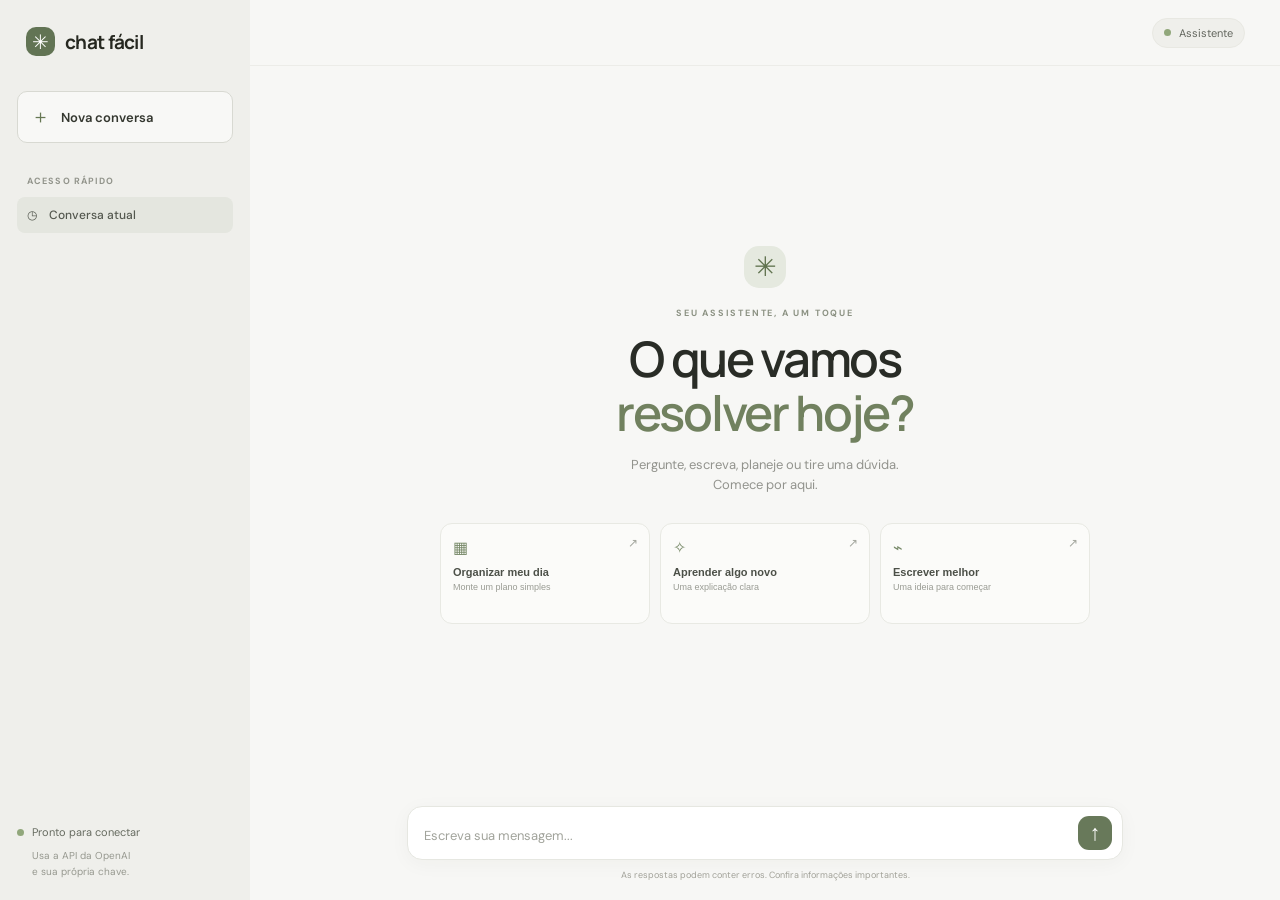
==== index.html @ 28ad713c "Prepare TC Codex Android project for GitHub" ====
<!doctype html>
<html lang="pt-BR"><head><meta charset="utf-8"><meta name="viewport" content="width=device-width, initial-scale=1, viewport-fit=cover"><meta name="theme-color" content="#f7f7f5"><meta name="description" content="Um jeito simples de conversar com a IA."><link rel="manifest" href="manifest.webmanifest"><link rel="icon" href="icon.svg" type="image/svg+xml"><link rel="stylesheet" href="style.css"><title>TC Codex</title></head>
<body><div class="shell"><aside class="sidebar" id="sidebar"><a class="brand" href="/"><span class="brand-mark">✳</span><span>chat fácil</span></a><button class="new-chat" id="newChat"><span>＋</span> Nova conversa</button><div class="side-caption">ACESSO RÁPIDO</div><button class="history-item active"><span>◷</span> Conversa atual</button><div class="side-bottom"><div class="api-status"><i></i><span id="connectionStatus">Pronto para conectar</span></div><p>Usa a API da OpenAI<br>e sua própria chave.</p></div></aside>
<main class="main"><header class="topbar"><button class="mobile-menu" id="menuButton" aria-label="Abrir menu">☰</button><div class="mobile-brand"><span class="brand-mark">✳</span> chat fácil</div><div class="model-pill"><i></i> Assistente</div></header><section class="conversation" id="conversation" aria-live="polite"><div class="welcome" id="welcome"><div class="welcome-mark">✳</div><p class="kicker">SEU ASSISTENTE, A UM TOQUE</p><h1>O que vamos<br><em>resolver hoje?</em></h1><p class="welcome-copy">Pergunte, escreva, planeje ou tire uma dúvida.<br>Comece por aqui.</p><div class="suggestions"><button data-prompt="Me ajude a organizar minhas tarefas de hoje."><span>▦</span><b>Organizar meu dia</b><small>Monte um plano simples</small><i>↗</i></button><button data-prompt="Explique inteligência artificial de um jeito bem simples."><span>✧</span><b>Aprender algo novo</b><small>Uma explicação clara</small><i>↗</i></button><button data-prompt="Me ajude a escrever uma mensagem educada para resolver um problema."><span>⌁</span><b>Escrever melhor</b><small>Uma ideia para começar</small><i>↗</i></button></div></div><div class="messages" id="messages"></div></section>
<footer class="composer-wrap"><form class="composer" id="chatForm"><textarea id="prompt" rows="1" placeholder="Escreva sua mensagem..." aria-label="Sua mensagem"></textarea><button class="send" id="sendButton" type="submit" aria-label="Enviar mensagem"><span>↑</span></button></form><div class="composer-note">As respostas podem conter erros. Confira informações importantes.</div></footer></main></div><script src="app.js"></script></body></html>
---- style.css ----
@import url('https://fonts.googleapis.com/css2?family=DM+Sans:wght@400;500;600;700&family=Manrope:wght@400;500;600;700;800&display=swap');
:root{font-family:'DM Sans',sans-serif;color:#252722;background:#f7f7f5;font-synthesis:none;text-rendering:optimizeLegibility}*{box-sizing:border-box}body{margin:0;min-height:100vh}.shell{min-height:100vh;display:flex}.sidebar{width:250px;background:#efefeb;padding:27px 17px 20px;display:flex;flex-direction:column;flex-shrink:0}.brand{display:flex;align-items:center;gap:10px;font:700 19px Manrope,sans-serif;color:#262820;text-decoration:none;padding:0 9px 35px;letter-spacing:-.7px}.brand-mark{display:grid;place-items:center;width:29px;height:29px;color:white;background:#627454;border-radius:10px;font-size:20px}.new-chat{display:flex;align-items:center;gap:11px;padding:12px 13px;border:1px solid #d8d9d2;border-radius:10px;background:#f8f8f6;color:#34372f;text-align:left;font:600 13px 'DM Sans';cursor:pointer}.new-chat span{font-size:19px;color:#667753}.side-caption{margin:32px 10px 10px;color:#92948b;font-size:9px;letter-spacing:1.1px;font-weight:700}.history-item{border:0;background:#e4e6df;border-radius:8px;padding:10px;color:#53574e;text-align:left;font:500 12px 'DM Sans'}.history-item span{margin-right:9px}.side-bottom{margin-top:auto}.api-status{display:flex;align-items:center;gap:8px;color:#666b60;font-size:11px}.api-status i,.model-pill i{width:7px;height:7px;background:#91a77b;border-radius:50%}.side-bottom p{font-size:10px;line-height:1.6;color:#96988f;margin:9px 0 0 15px}.main{flex:1;min-width:0;display:flex;flex-direction:column;height:100vh}.topbar{height:66px;display:flex;align-items:center;justify-content:flex-end;padding:0 35px;border-bottom:1px solid #ecece8}.model-pill{display:flex;align-items:center;gap:8px;color:#63665e;background:#efefeb;border:1px solid #e8e8e2;padding:7px 11px;border-radius:20px;font-size:11px}.conversation{flex:1;overflow:auto;display:flex;flex-direction:column;align-items:center;padding:34px 22px 14px}.welcome{width:min(100%,650px);margin:auto;text-align:center;padding:8px 0 20px}.welcome-mark{margin:0 auto 19px;display:grid;place-items:center;width:42px;height:42px;border-radius:15px;background:#e5e9df;color:#60734f;font-size:27px}.kicker{font-size:9px;letter-spacing:1.8px;font-weight:700;color:#8c9283;margin:0 0 13px}.welcome h1{font:600 clamp(34px,5vw,49px)/1.1 Manrope,sans-serif;letter-spacing:-2.3px;margin:0;color:#292c26}.welcome h1 em{font-style:normal;color:#71815f}.welcome-copy{font-size:13px;line-height:1.6;color:#92938d;margin:15px 0 27px}.suggestions{display:grid;grid-template-columns:repeat(3,1fr);gap:10px;text-align:left}.suggestions button{position:relative;min-height:101px;background:#fbfbf9;border:1px solid #e8e9e3;border-radius:12px;padding:14px 12px;display:flex;flex-direction:column;align-items:flex-start;color:#4c5048;cursor:pointer;transition:.15s}.suggestions button:hover{border-color:#aab39e;transform:translateY(-2px)}.suggestions button>span{color:#778968;font-size:16px;margin-bottom:9px}.suggestions b{font-size:11px;font-weight:600}.suggestions small{color:#999b93;font-size:9px;margin-top:4px}.suggestions i{position:absolute;right:11px;top:12px;color:#a4a79e;font-style:normal;font-size:12px}.messages{width:min(100%,720px);display:flex;flex-direction:column;gap:21px}.messages:empty{display:none}.message{display:flex;gap:11px;align-items:flex-start;animation:appear .2s ease}.message.user{flex-direction:row-reverse}.avatar{width:27px;height:27px;flex:none;border-radius:9px;display:grid;place-items:center;background:#e5e9df;color:#627454;font-size:15px}.user .avatar{background:#e8e8e4;color:#606258;font-size:11px}.bubble{max-width:min(85%,620px);font-size:13px;line-height:1.65;color:#34372f;padding:10px 14px;border-radius:4px 13px 13px 13px;background:#fff;border:1px solid #ebebe7;white-space:pre-wrap;overflow-wrap:anywhere}.user .bubble{background:#e9ebe5;border-color:#e9ebe5;border-radius:13px 4px 13px 13px}.typing{display:flex;gap:4px;padding:12px}.typing i{width:5px;height:5px;background:#98a18e;border-radius:50%;animation:pulse 1s infinite}.typing i:nth-child(2){animation-delay:.15s}.typing i:nth-child(3){animation-delay:.3s}.composer-wrap{width:min(100%,760px);padding:10px 22px 19px;margin:0 auto}.composer{display:flex;align-items:flex-end;gap:10px;background:#fff;border:1px solid #e6e7e1;border-radius:15px;padding:9px 10px 9px 16px;box-shadow:0 4px 20px #30391a0a}.composer:focus-within{border-color:#b4bda9;box-shadow:0 0 0 3px #9aa9891c}.composer textarea{flex:1;resize:none;outline:0;border:0;background:transparent;color:#30332d;font:13px/1.55 'DM Sans';min-height:25px;max-height:140px;padding:4px 0}.composer textarea::placeholder{color:#a1a39b}.send{width:34px;height:34px;border:0;border-radius:11px;background:#68795a;color:white;font-size:22px;line-height:1;cursor:pointer;display:grid;place-items:center}.send:disabled{opacity:.45;cursor:wait}.composer-note{text-align:center;font-size:9px;color:#a1a198;margin-top:9px}.mobile-menu,.mobile-brand{display:none}@keyframes pulse{0%,60%,100%{opacity:.35;transform:translateY(0)}30%{opacity:1;transform:translateY(-3px)}}@keyframes appear{from{opacity:0;transform:translateY(5px)}to{opacity:1;transform:translateY(0)}}
@media(max-width:700px){.sidebar{display:none;position:fixed;z-index:3;inset:0 auto 0 0;width:260px;box-shadow:15px 0 50px #0002}.sidebar.open{display:flex}.topbar{height:55px;padding:0 16px;justify-content:space-between}.mobile-menu{display:block;border:0;background:transparent;color:#666;font-size:19px;padding:5px}.mobile-brand{display:flex;align-items:center;gap:7px;margin-right:auto;margin-left:10px;font:700 15px Manrope;letter-spacing:-.5px}.mobile-brand .brand-mark{width:24px;height:24px;border-radius:8px;font-size:17px}.model-pill{font-size:10px;padding:6px 9px}.conversation{padding:25px 16px 10px}.welcome{padding:0 0 12px}.welcome-mark{margin-bottom:14px}.welcome-copy{font-size:12px;margin:12px 0 22px}.suggestions{grid-template-columns:1fr;gap:7px}.suggestions button{min-height:auto;padding:10px 12px 10px 39px}.suggestions button>span{position:absolute;left:13px;top:11px;margin:0}.suggestions b{font-size:11px}.suggestions small{font-size:9px}.suggestions i{top:14px}.composer-wrap{padding:8px 12px max(13px,env(safe-area-inset-bottom))}.composer-note{font-size:8px}.bubble{font-size:13px}.messages{gap:15px}}
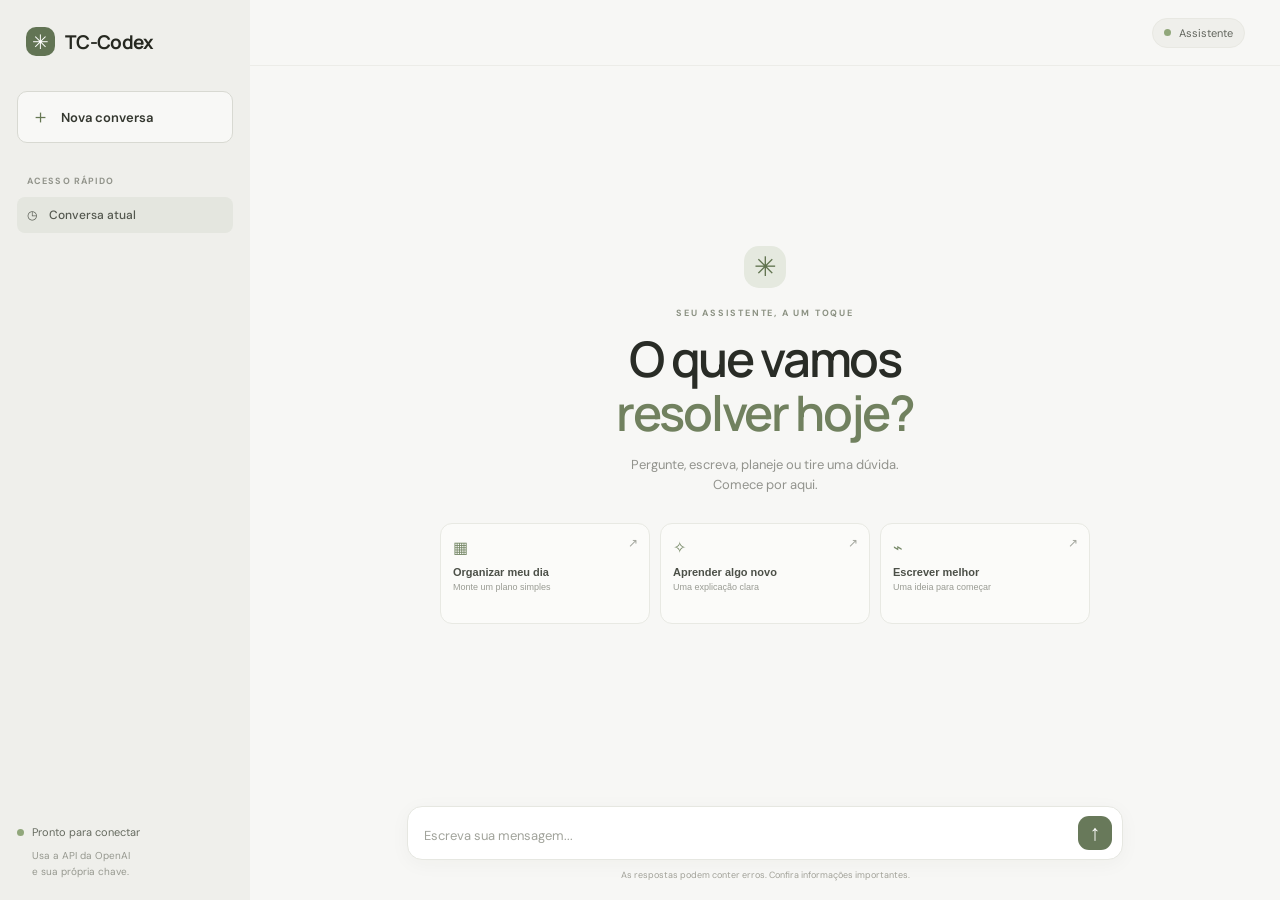
==== commit 7dea37e1: "Replace legacy Chat Facil branding" ====
--- a/index.html
+++ b/index.html
@@ -1,5 +1,5 @@
 <!doctype html>
 <html lang="pt-BR"><head><meta charset="utf-8"><meta name="viewport" content="width=device-width, initial-scale=1, viewport-fit=cover"><meta name="theme-color" content="#f7f7f5"><meta name="description" content="Um jeito simples de conversar com a IA."><link rel="manifest" href="manifest.webmanifest"><link rel="icon" href="icon.svg" type="image/svg+xml"><link rel="stylesheet" href="style.css"><title>TC Codex</title></head>
-<body><div class="shell"><aside class="sidebar" id="sidebar"><a class="brand" href="/"><span class="brand-mark">✳</span><span>chat fácil</span></a><button class="new-chat" id="newChat"><span>＋</span> Nova conversa</button><div class="side-caption">ACESSO RÁPIDO</div><button class="history-item active"><span>◷</span> Conversa atual</button><div class="side-bottom"><div class="api-status"><i></i><span id="connectionStatus">Pronto para conectar</span></div><p>Usa a API da OpenAI<br>e sua própria chave.</p></div></aside>
-<main class="main"><header class="topbar"><button class="mobile-menu" id="menuButton" aria-label="Abrir menu">☰</button><div class="mobile-brand"><span class="brand-mark">✳</span> chat fácil</div><div class="model-pill"><i></i> Assistente</div></header><section class="conversation" id="conversation" aria-live="polite"><div class="welcome" id="welcome"><div class="welcome-mark">✳</div><p class="kicker">SEU ASSISTENTE, A UM TOQUE</p><h1>O que vamos<br><em>resolver hoje?</em></h1><p class="welcome-copy">Pergunte, escreva, planeje ou tire uma dúvida.<br>Comece por aqui.</p><div class="suggestions"><button data-prompt="Me ajude a organizar minhas tarefas de hoje."><span>▦</span><b>Organizar meu dia</b><small>Monte um plano simples</small><i>↗</i></button><button data-prompt="Explique inteligência artificial de um jeito bem simples."><span>✧</span><b>Aprender algo novo</b><small>Uma explicação clara</small><i>↗</i></button><button data-prompt="Me ajude a escrever uma mensagem educada para resolver um problema."><span>⌁</span><b>Escrever melhor</b><small>Uma ideia para começar</small><i>↗</i></button></div></div><div class="messages" id="messages"></div></section>
+<body><div class="shell"><aside class="sidebar" id="sidebar"><a class="brand" href="/"><span class="brand-mark">✳</span><span>TC-Codex</span></a><button class="new-chat" id="newChat"><span>＋</span> Nova conversa</button><div class="side-caption">ACESSO RÁPIDO</div><button class="history-item active"><span>◷</span> Conversa atual</button><div class="side-bottom"><div class="api-status"><i></i><span id="connectionStatus">Pronto para conectar</span></div><p>Usa a API da OpenAI<br>e sua própria chave.</p></div></aside>
+<main class="main"><header class="topbar"><button class="mobile-menu" id="menuButton" aria-label="Abrir menu">☰</button><div class="mobile-brand"><span class="brand-mark">✳</span> TC-Codex</div><div class="model-pill"><i></i> Assistente</div></header><section class="conversation" id="conversation" aria-live="polite"><div class="welcome" id="welcome"><div class="welcome-mark">✳</div><p class="kicker">SEU ASSISTENTE, A UM TOQUE</p><h1>O que vamos<br><em>resolver hoje?</em></h1><p class="welcome-copy">Pergunte, escreva, planeje ou tire uma dúvida.<br>Comece por aqui.</p><div class="suggestions"><button data-prompt="Me ajude a organizar minhas tarefas de hoje."><span>▦</span><b>Organizar meu dia</b><small>Monte um plano simples</small><i>↗</i></button><button data-prompt="Explique inteligência artificial de um jeito bem simples."><span>✧</span><b>Aprender algo novo</b><small>Uma explicação clara</small><i>↗</i></button><button data-prompt="Me ajude a escrever uma mensagem educada para resolver um problema."><span>⌁</span><b>Escrever melhor</b><small>Uma ideia para começar</small><i>↗</i></button></div></div><div class="messages" id="messages"></div></section>
 <footer class="composer-wrap"><form class="composer" id="chatForm"><textarea id="prompt" rows="1" placeholder="Escreva sua mensagem..." aria-label="Sua mensagem"></textarea><button class="send" id="sendButton" type="submit" aria-label="Enviar mensagem"><span>↑</span></button></form><div class="composer-note">As respostas podem conter erros. Confira informações importantes.</div></footer></main></div><script src="app.js"></script></body></html>
